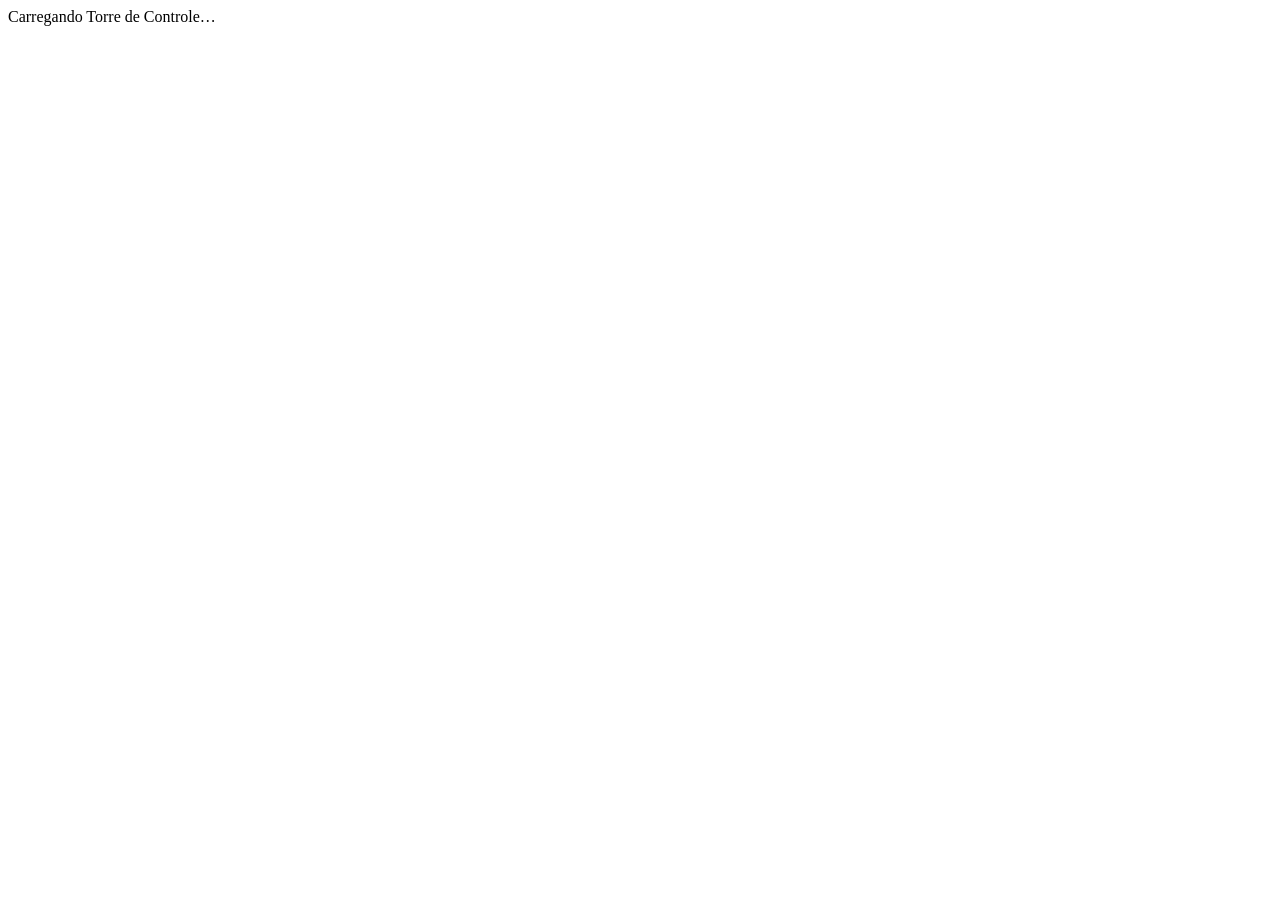
==== index.html @ 012520e5 "Add files via upload" ====
<!DOCTYPE html>
<html lang="pt-BR">
<head>
  <meta charset="UTF-8" />
  <meta name="viewport" content="width=device-width, initial-scale=1.0" />
  <title>Torre de Controle · Entrega Técnica Belcar</title>
  <link rel="stylesheet" href="assets/styles.css" />
</head>
<body>
  <div id="app">
    <div class="boot">Carregando Torre de Controle…</div>
  </div>

  <!-- Overlay para modais e painel do veículo -->
  <div id="overlay" class="overlay" hidden>
    <div id="overlay-card" class="overlay-card" role="dialog" aria-modal="true"></div>
  </div>

  <!-- Toast de avisos -->
  <div id="toast" class="toast" hidden></div>

  <!-- Ordem de carregamento: modelo de dados primeiro, depois a aplicação -->
  <script src="assets/data.js"></script>
  <script src="assets/app.js"></script>
</body>
</html>
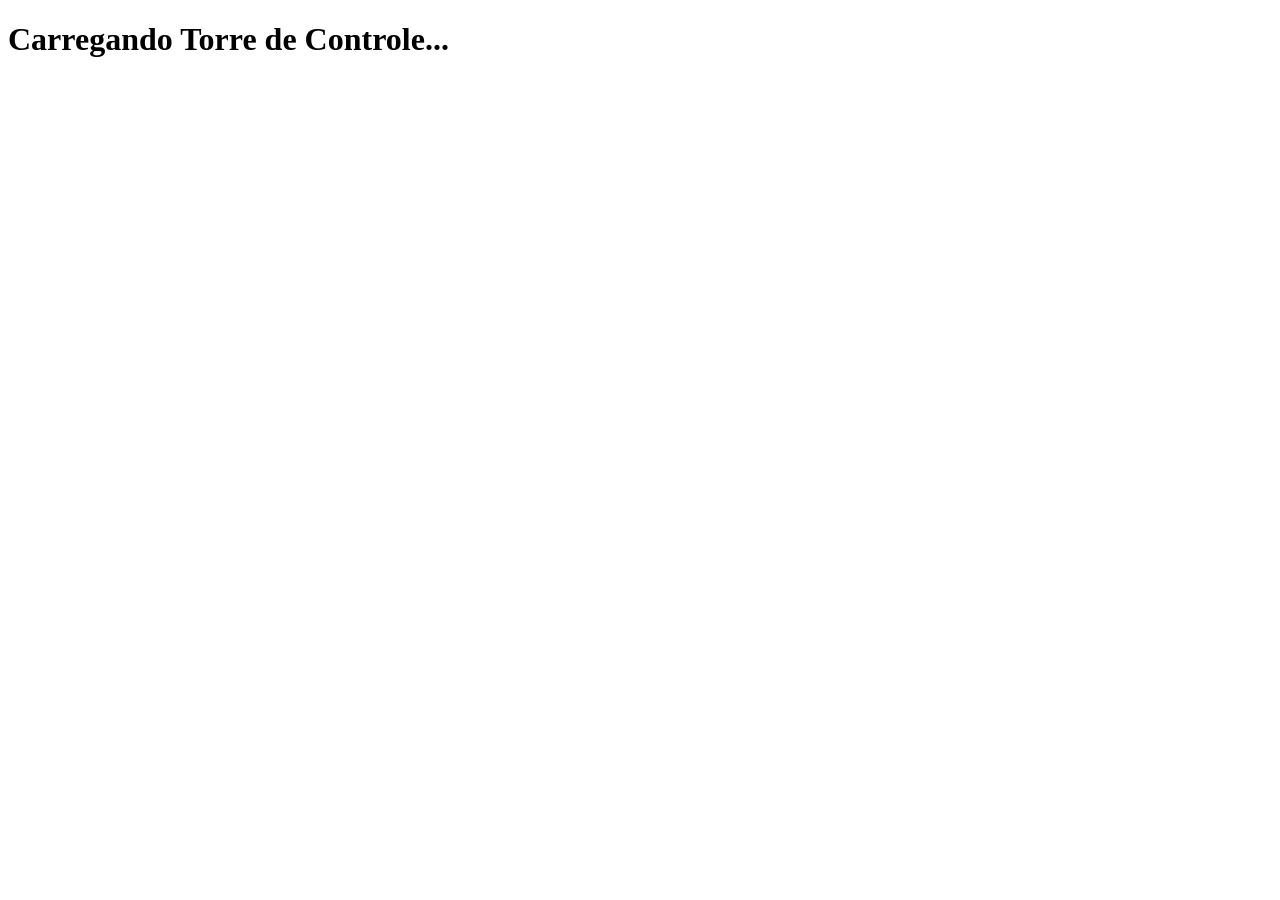
==== commit 20adeaa8: "Update index.html" ====
--- a/index.html
+++ b/index.html
@@ -1,26 +1,23 @@
 <!DOCTYPE html>
 <html lang="pt-BR">
 <head>
-  <meta charset="UTF-8" />
-  <meta name="viewport" content="width=device-width, initial-scale=1.0" />
-  <title>Torre de Controle · Entrega Técnica Belcar</title>
-  <link rel="stylesheet" href="assets/styles.css" />
+    <meta charset="UTF-8">
+    <meta name="viewport" content="width=device-width, initial-scale=1.0">
+    <title>Torre de Controle</title>
+
+    <!-- CSS -->
+    <link rel="stylesheet" href="assets/styles.css">
+    <link rel="stylesheet" href="assets/mobile.css">
 </head>
+
 <body>
-  <div id="app">
-    <div class="boot">Carregando Torre de Controle…</div>
-  </div>
+    <div id="app">
+        <h1>Carregando Torre de Controle...</h1>
+    </div>
 
-  <!-- Overlay para modais e painel do veículo -->
-  <div id="overlay" class="overlay" hidden>
-    <div id="overlay-card" class="overlay-card" role="dialog" aria-modal="true"></div>
-  </div>
-
-  <!-- Toast de avisos -->
-  <div id="toast" class="toast" hidden></div>
-
-  <!-- Ordem de carregamento: modelo de dados primeiro, depois a aplicação -->
-  <script src="assets/data.js"></script>
-  <script src="assets/app.js"></script>
+    <!-- JS -->
+    <script src="assets/data.js"></script>
+    <script src="assets/app.js"></script>
+    <script src="assets/mobile.js"></script>
 </body>
 </html>
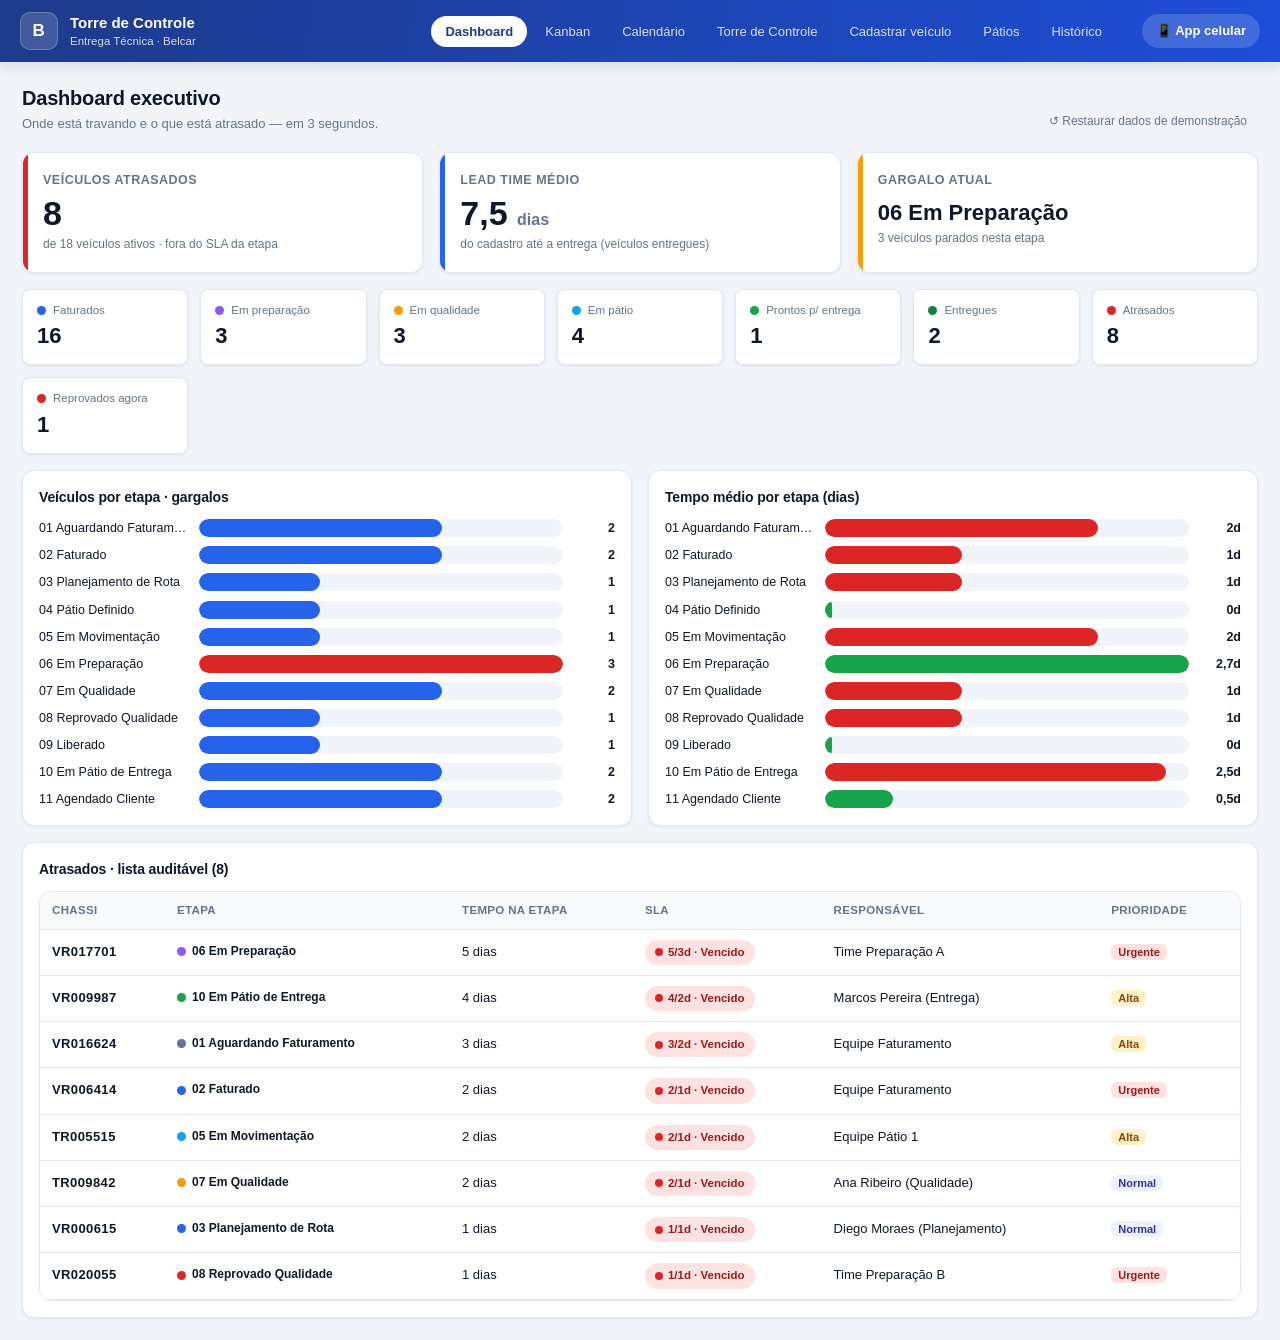
==== commit 312e750a: "Deploy Torre Belcar" ====
--- a/index.html
+++ b/index.html
@@ -1,23 +1,26 @@
 <!DOCTYPE html>
 <html lang="pt-BR">
 <head>
-    <meta charset="UTF-8">
-    <meta name="viewport" content="width=device-width, initial-scale=1.0">
-    <title>Torre de Controle</title>
+  <meta charset="UTF-8" />
+  <meta name="viewport" content="width=device-width, initial-scale=1.0" />
+  <title>Torre de Controle · Entrega Técnica Belcar</title>
+  <link rel="stylesheet" href="assets/styles.css" />
+</head>
+<body>
+  <div id="app">
+    <div class="boot">Carregando Torre de Controle…</div>
+  </div>
 
-    <!-- CSS -->
-    <link rel="stylesheet" href="assets/styles.css">
-    <link rel="stylesheet" href="assets/mobile.css">
-</head>
+  <!-- Overlay para modais e painel do veículo -->
+  <div id="overlay" class="overlay" hidden>
+    <div id="overlay-card" class="overlay-card" role="dialog" aria-modal="true"></div>
+  </div>
 
-<body>
-    <div id="app">
-        <h1>Carregando Torre de Controle...</h1>
-    </div>
+  <!-- Toast de avisos -->
+  <div id="toast" class="toast" hidden></div>
 
-    <!-- JS -->
-    <script src="assets/data.js"></script>
-    <script src="assets/app.js"></script>
-    <script src="assets/mobile.js"></script>
+  <!-- Ordem de carregamento: modelo de dados primeiro, depois a aplicação -->
+  <script src="assets/data.js"></script>
+  <script src="assets/app.js"></script>
 </body>
 </html>
--- a/assets/styles.css
+++ b/assets/styles.css
@@ -0,0 +1,399 @@
+/* ============================================================
+   Torre de Controle · Entrega Técnica Belcar
+   Identidade visual corporativa Belcar
+   ============================================================ */
+
+:root {
+  /* Cores de marca */
+  --brand:      #1e3a8a;  /* azul escuro, header e marca */
+  --brand-2:    #1d4ed8;
+  --flow:       #2563eb;  /* azul médio, fluxo normal */
+  --warn:       #f59e0b;  /* amarelo, atenção */
+  --ok:         #16a34a;  /* verde, concluído / no prazo */
+  --danger:     #dc2626;  /* vermelho, atraso / bloqueio / reprovação */
+  --surface:    #ffffff;
+  --bg:         #f1f5f9;  /* cinza claro de fundo */
+  --ink:        #0f172a;  /* texto principal */
+  --muted:      #64748b;  /* texto secundário */
+  --line:       #e2e8f0;
+  --line-2:     #cbd5e1;
+
+  --radius:     12px;
+  --radius-sm:  8px;
+  --shadow:     0 1px 3px rgba(15,23,42,.08);
+  --shadow-md:  0 4px 16px rgba(15,23,42,.12);
+  --shadow-lg:  0 12px 40px rgba(15,23,42,.22);
+
+  --header-h:   62px;
+}
+
+* { box-sizing: border-box; }
+
+html, body {
+  margin: 0;
+  padding: 0;
+  background: var(--bg);
+  color: var(--ink);
+  font-family: 'Inter', -apple-system, BlinkMacSystemFont, 'Segoe UI', Roboto, Arial, sans-serif;
+  font-size: 14px;
+  line-height: 1.45;
+  -webkit-font-smoothing: antialiased;
+}
+
+h1, h2, h3, h4 { margin: 0; font-weight: 600; letter-spacing: -0.01em; }
+button { font-family: inherit; }
+
+.boot {
+  display: grid;
+  place-items: center;
+  min-height: 100vh;
+  color: var(--muted);
+  font-size: 15px;
+}
+
+/* ---------------- Layout ---------------- */
+.app-shell { min-height: 100vh; }
+
+.topbar {
+  position: sticky;
+  top: 0;
+  z-index: 40;
+  height: var(--header-h);
+  display: flex;
+  align-items: center;
+  gap: 18px;
+  padding: 0 20px;
+  background: linear-gradient(95deg, var(--brand), var(--brand-2));
+  color: #fff;
+  box-shadow: var(--shadow-md);
+}
+.brand { display: flex; align-items: center; gap: 12px; min-width: 0; }
+.brand-mark {
+  width: 38px; height: 38px; border-radius: 10px;
+  background: rgba(255,255,255,.16);
+  display: grid; place-items: center;
+  font-weight: 700; font-size: 17px; letter-spacing: .5px;
+  border: 1px solid rgba(255,255,255,.22);
+}
+.brand-text { line-height: 1.15; }
+.brand-text strong { display: block; font-size: 15px; }
+.brand-text span { font-size: 11.5px; opacity: .8; }
+
+.nav { display: flex; gap: 4px; margin-left: auto; flex-wrap: wrap; }
+.nav button {
+  border: 0; background: transparent; color: rgba(255,255,255,.82);
+  padding: 8px 14px; border-radius: 999px; cursor: pointer;
+  font-size: 13px; font-weight: 500; transition: background .15s, color .15s;
+  display: inline-flex; align-items: center; gap: 7px;
+}
+.nav button:hover { background: rgba(255,255,255,.12); color: #fff; }
+.nav button.active { background: #fff; color: var(--brand); font-weight: 600; }
+
+.content { padding: 22px; max-width: 1500px; margin: 0 auto; }
+.page-head { display: flex; align-items: flex-end; justify-content: space-between; gap: 16px; margin-bottom: 18px; flex-wrap: wrap; }
+.page-head h2 { font-size: 20px; }
+.page-head p { margin: 2px 0 0; color: var(--muted); font-size: 13px; }
+
+/* ---------------- Botões ---------------- */
+.btn {
+  display: inline-flex; align-items: center; gap: 7px;
+  border: 1px solid var(--line-2); background: var(--surface); color: var(--ink);
+  padding: 8px 14px; border-radius: var(--radius-sm); cursor: pointer;
+  font-size: 13px; font-weight: 500; transition: all .15s; white-space: nowrap;
+}
+.btn:hover { border-color: var(--flow); color: var(--flow); }
+.btn.primary { background: var(--flow); border-color: var(--flow); color: #fff; }
+.btn.primary:hover { background: var(--brand-2); border-color: var(--brand-2); color: #fff; }
+.btn.ok { background: var(--ok); border-color: var(--ok); color: #fff; }
+.btn.ok:hover { filter: brightness(.95); color: #fff; }
+.btn.danger { background: var(--danger); border-color: var(--danger); color: #fff; }
+.btn.danger:hover { filter: brightness(.95); color: #fff; }
+.btn.ghost { border-color: transparent; background: transparent; color: var(--muted); }
+.btn.ghost:hover { background: var(--bg); color: var(--ink); }
+.btn.sm { padding: 5px 10px; font-size: 12px; }
+.btn:disabled { opacity: .5; cursor: not-allowed; }
+
+/* ---------------- Cards / KPIs ---------------- */
+.card {
+  background: var(--surface); border: 1px solid var(--line);
+  border-radius: var(--radius); box-shadow: var(--shadow); padding: 16px;
+}
+.card h3 { font-size: 14px; margin-bottom: 12px; }
+
+.kpi-row { display: grid; grid-template-columns: repeat(3, 1fr); gap: 16px; margin-bottom: 16px; }
+.kpi-big {
+  background: var(--surface); border: 1px solid var(--line); border-radius: var(--radius);
+  box-shadow: var(--shadow); padding: 18px 20px; position: relative; overflow: hidden;
+}
+.kpi-big::before { content: ""; position: absolute; left: 0; top: 0; bottom: 0; width: 5px; background: var(--flow); }
+.kpi-big.is-danger::before { background: var(--danger); }
+.kpi-big.is-warn::before { background: var(--warn); }
+.kpi-big .kpi-label { color: var(--muted); font-size: 12.5px; text-transform: uppercase; letter-spacing: .04em; font-weight: 600; }
+.kpi-big .kpi-value { font-size: 34px; font-weight: 700; line-height: 1.1; margin-top: 6px; }
+.kpi-big .kpi-sub { color: var(--muted); font-size: 12px; margin-top: 4px; }
+
+.mini-row { display: grid; grid-template-columns: repeat(auto-fill, minmax(150px, 1fr)); gap: 12px; margin-bottom: 16px; }
+.mini {
+  background: var(--surface); border: 1px solid var(--line); border-radius: var(--radius-sm);
+  box-shadow: var(--shadow); padding: 12px 14px;
+}
+.mini .mini-top { display: flex; align-items: center; gap: 7px; }
+.mini .dot { width: 9px; height: 9px; border-radius: 50%; flex: none; }
+.mini .mini-label { font-size: 11.5px; color: var(--muted); font-weight: 500; }
+.mini .mini-value { font-size: 22px; font-weight: 700; margin-top: 2px; }
+
+.grid-2 { display: grid; grid-template-columns: 1fr 1fr; gap: 16px; }
+.grid-2 > * { min-width: 0; }
+
+/* ---------------- Gráfico de barras (hand-rolled) ---------------- */
+.bars { display: flex; flex-direction: column; gap: 9px; }
+.bar-row { display: grid; grid-template-columns: 150px 1fr 42px; align-items: center; gap: 10px; }
+.bar-row .bar-label { font-size: 12.5px; color: var(--ink); white-space: nowrap; overflow: hidden; text-overflow: ellipsis; }
+.bar-track { background: var(--bg); border-radius: 999px; height: 18px; overflow: hidden; }
+.bar-fill { height: 100%; border-radius: 999px; background: var(--flow); transition: width .4s ease; min-width: 2px; }
+.bar-row .bar-val { font-size: 12.5px; font-weight: 600; text-align: right; }
+
+/* ---------------- Tabelas ---------------- */
+.table-wrap { overflow-x: auto; border: 1px solid var(--line); border-radius: var(--radius); background: var(--surface); box-shadow: var(--shadow); }
+table.data { width: 100%; border-collapse: collapse; font-size: 13px; }
+table.data th, table.data td { padding: 10px 12px; text-align: left; border-bottom: 1px solid var(--line); white-space: nowrap; }
+table.data th { background: #f8fafc; color: var(--muted); font-weight: 600; font-size: 11.5px; text-transform: uppercase; letter-spacing: .03em; position: sticky; top: 0; }
+table.data tbody tr { cursor: pointer; transition: background .12s; }
+table.data tbody tr:hover { background: #f8fafc; }
+table.data .chassi { font-weight: 700; letter-spacing: .03em; }
+.empty-row td { text-align: center; color: var(--muted); padding: 30px; cursor: default; }
+
+/* ---------------- Badges / semáforo ---------------- */
+.badge {
+  display: inline-flex; align-items: center; gap: 5px;
+  padding: 3px 9px; border-radius: 999px; font-size: 11.5px; font-weight: 600;
+  border: 1px solid transparent; line-height: 1.5;
+}
+.badge .dot { width: 8px; height: 8px; border-radius: 50%; flex: none; }
+.sla-ok    { background: #dcfce7; color: #166534; }
+.sla-warn  { background: #fef3c7; color: #92400e; }
+.sla-late  { background: #fee2e2; color: #991b1b; }
+.sla-none  { background: #f1f5f9; color: #475569; }
+.sla-ok .dot    { background: var(--ok); }
+.sla-warn .dot  { background: var(--warn); }
+.sla-late .dot  { background: var(--danger); }
+.sla-none .dot  { background: var(--muted); }
+
+.prio { font-size: 11px; font-weight: 700; padding: 2px 7px; border-radius: 6px; }
+.prio-Normal  { background: #eef2ff; color: #3730a3; }
+.prio-Alta    { background: #fef3c7; color: #92400e; }
+.prio-Urgente { background: #fee2e2; color: #991b1b; }
+
+.stage-tag { display: inline-flex; align-items: center; gap: 6px; font-size: 12px; font-weight: 600; }
+.stage-tag .dot { width: 9px; height: 9px; border-radius: 50%; flex: none; }
+
+/* ---------------- Filtros ---------------- */
+.filters { display: flex; flex-wrap: wrap; gap: 10px; margin-bottom: 16px; align-items: center; }
+.field { display: flex; flex-direction: column; gap: 4px; }
+.field label { font-size: 11px; color: var(--muted); font-weight: 600; }
+input, select, textarea {
+  font-family: inherit; font-size: 13px; color: var(--ink);
+  border: 1px solid var(--line-2); border-radius: var(--radius-sm);
+  padding: 8px 10px; background: var(--surface); outline: none; transition: border-color .15s, box-shadow .15s;
+}
+input:focus, select:focus, textarea:focus { border-color: var(--flow); box-shadow: 0 0 0 3px rgba(37,99,235,.12); }
+.search { min-width: 240px; }
+.search input { width: 100%; }
+textarea { resize: vertical; min-height: 70px; }
+
+/* ---------------- Kanban ---------------- */
+.kanban { display: flex; gap: 14px; overflow-x: auto; padding-bottom: 14px; align-items: flex-start; }
+.kan-col {
+  flex: 0 0 270px; background: #eef2f7; border: 1px solid var(--line);
+  border-radius: var(--radius); display: flex; flex-direction: column; max-height: calc(100vh - 230px);
+}
+.kan-head { padding: 11px 13px; display: flex; align-items: center; gap: 8px; border-bottom: 1px solid var(--line); position: sticky; top: 0; }
+.kan-head .dot { width: 10px; height: 10px; border-radius: 50%; flex: none; }
+.kan-head .kan-title { font-size: 12.5px; font-weight: 700; flex: 1; }
+.kan-head .kan-count { background: var(--surface); border: 1px solid var(--line-2); border-radius: 999px; font-size: 11px; font-weight: 700; padding: 1px 8px; color: var(--muted); }
+.kan-body { padding: 10px; display: flex; flex-direction: column; gap: 10px; overflow-y: auto; }
+.kan-empty { color: var(--muted); font-size: 12px; text-align: center; padding: 14px 0; }
+
+.vcard {
+  background: var(--surface); border: 1px solid var(--line); border-left: 4px solid var(--flow);
+  border-radius: var(--radius-sm); padding: 11px 12px; box-shadow: var(--shadow); cursor: pointer;
+  transition: box-shadow .15s, transform .05s;
+}
+.vcard:hover { box-shadow: var(--shadow-md); }
+.vcard:active { transform: translateY(1px); }
+.vcard.is-late  { border-left-color: var(--danger); }
+.vcard.is-warn  { border-left-color: var(--warn); }
+.vcard.is-ok    { border-left-color: var(--ok); }
+.vcard .vc-top { display: flex; justify-content: space-between; align-items: center; gap: 8px; }
+.vcard .vc-chassi { font-weight: 700; font-size: 13px; letter-spacing: .03em; }
+.vcard .vc-line { font-size: 12px; color: var(--muted); margin-top: 4px; white-space: nowrap; overflow: hidden; text-overflow: ellipsis; }
+.vcard .vc-foot { display: flex; align-items: center; justify-content: space-between; gap: 8px; margin-top: 9px; }
+.vcard .vc-resp { font-size: 11.5px; color: var(--ink); display: inline-flex; align-items: center; gap: 5px; overflow: hidden; }
+.vcard .vc-resp.missing { color: var(--danger); font-weight: 600; }
+.flag { display: inline-flex; align-items: center; gap: 4px; font-size: 10.5px; font-weight: 700; color: var(--danger); }
+
+/* ---------------- Overlay / Modal / Drawer ---------------- */
+.overlay {
+  position: fixed; inset: 0; background: rgba(15,23,42,.5);
+  display: flex; justify-content: flex-end; z-index: 60; backdrop-filter: blur(1px);
+}
+.overlay[hidden] { display: none; }
+.overlay.center { justify-content: center; align-items: center; }
+.overlay-card {
+  background: var(--surface); height: 100%; width: min(560px, 100%);
+  box-shadow: var(--shadow-lg); overflow-y: auto; animation: slidein .2s ease;
+}
+.overlay.center .overlay-card { height: auto; max-height: 90vh; width: min(520px, 92vw); border-radius: var(--radius); animation: pop .15s ease; }
+@keyframes slidein { from { transform: translateX(28px); opacity: .6; } to { transform: none; opacity: 1; } }
+@keyframes pop { from { transform: scale(.97); opacity: .6; } to { transform: none; opacity: 1; } }
+
+.drawer-head { position: sticky; top: 0; background: var(--brand); color: #fff; padding: 16px 20px; display: flex; justify-content: space-between; align-items: flex-start; gap: 12px; }
+.drawer-head .dh-chassi { font-size: 20px; font-weight: 700; letter-spacing: .04em; }
+.drawer-head .dh-sub { font-size: 12.5px; opacity: .85; margin-top: 2px; }
+.x-btn { border: 0; background: rgba(255,255,255,.16); color: #fff; width: 30px; height: 30px; border-radius: 8px; cursor: pointer; font-size: 16px; line-height: 1; flex: none; }
+.x-btn:hover { background: rgba(255,255,255,.28); }
+
+.drawer-body { padding: 18px 20px; }
+.kv { display: grid; grid-template-columns: 1fr 1fr; gap: 12px 18px; margin-bottom: 16px; }
+.kv .k { font-size: 11px; color: var(--muted); font-weight: 600; text-transform: uppercase; letter-spacing: .03em; }
+.kv .v { font-size: 13.5px; margin-top: 2px; }
+.section-title { font-size: 12px; font-weight: 700; text-transform: uppercase; letter-spacing: .04em; color: var(--muted); margin: 18px 0 10px; padding-bottom: 6px; border-bottom: 1px solid var(--line); }
+
+.actions-bar { display: flex; flex-wrap: wrap; gap: 10px; margin: 4px 0 6px; }
+
+.timeline { position: relative; padding-left: 22px; }
+.timeline::before { content: ""; position: absolute; left: 6px; top: 4px; bottom: 4px; width: 2px; background: var(--line); }
+.tl-item { position: relative; padding-bottom: 16px; }
+.tl-item::before { content: ""; position: absolute; left: -19px; top: 3px; width: 11px; height: 11px; border-radius: 50%; background: var(--flow); border: 2px solid #fff; box-shadow: 0 0 0 1px var(--line-2); }
+.tl-item.reprovado::before { background: var(--danger); }
+.tl-when { font-size: 11px; color: var(--muted); }
+.tl-what { font-size: 13px; margin-top: 1px; }
+.tl-who { font-size: 12px; color: var(--muted); }
+.tl-note { font-size: 12px; color: var(--ink); background: var(--bg); border-radius: 8px; padding: 6px 9px; margin-top: 5px; }
+
+/* ---------------- Form ---------------- */
+.form-grid { display: grid; grid-template-columns: 1fr 1fr; gap: 14px; }
+.form-grid .full { grid-column: 1 / -1; }
+.form-field { display: flex; flex-direction: column; gap: 5px; }
+.form-field label { font-size: 12px; font-weight: 600; }
+.form-field label .req { color: var(--danger); }
+.form-field input, .form-field select, .form-field textarea { width: 100%; }
+.form-err { color: var(--danger); font-size: 11.5px; }
+.form-foot { display: flex; justify-content: flex-end; gap: 10px; margin-top: 18px; }
+
+.banner { border-radius: var(--radius-sm); padding: 11px 14px; font-size: 13px; display: flex; gap: 9px; align-items: flex-start; margin-bottom: 14px; }
+.banner.warn { background: #fef3c7; color: #92400e; border: 1px solid #fcd34d; }
+.banner.info { background: #eff6ff; color: #1e40af; border: 1px solid #bfdbfe; }
+
+/* ---------------- Toast ---------------- */
+.toast {
+  position: fixed; bottom: 22px; left: 50%; transform: translateX(-50%);
+  background: var(--ink); color: #fff; padding: 11px 18px; border-radius: 10px;
+  box-shadow: var(--shadow-lg); font-size: 13px; z-index: 80; max-width: 90vw;
+  animation: pop .15s ease;
+}
+.toast.danger { background: var(--danger); }
+.toast.ok { background: var(--ok); }
+
+/* ---------------- Pátios ---------------- */
+.yard-grid { display: grid; grid-template-columns: repeat(auto-fill, minmax(240px, 1fr)); gap: 14px; }
+.yard { background: var(--surface); border: 1px solid var(--line); border-radius: var(--radius); box-shadow: var(--shadow); padding: 15px; }
+.yard h4 { font-size: 14px; }
+.yard .yard-sub { font-size: 12px; color: var(--muted); margin: 2px 0 12px; }
+.gauge { height: 10px; border-radius: 999px; background: var(--bg); overflow: hidden; }
+.gauge > span { display: block; height: 100%; background: var(--flow); }
+.gauge.full > span { background: var(--danger); }
+.gauge.high > span { background: var(--warn); }
+.yard-nums { display: flex; justify-content: space-between; font-size: 12px; margin-top: 8px; color: var(--muted); }
+.yard-nums b { color: var(--ink); }
+
+/* ---------------- Calendário ---------------- */
+.cal-toolbar { display: flex; align-items: center; gap: 12px; flex-wrap: wrap; margin-bottom: 14px; }
+.segmented { display: inline-flex; background: var(--bg); border: 1px solid var(--line); border-radius: 999px; padding: 3px; gap: 2px; }
+.segmented button { border: 0; background: transparent; color: var(--muted); padding: 6px 14px; border-radius: 999px; cursor: pointer; font-size: 13px; font-weight: 600; }
+.segmented button.active { background: var(--surface); color: var(--brand); box-shadow: var(--shadow); }
+.cal-nav { display: inline-flex; align-items: center; gap: 6px; }
+.cal-nav .cal-period { font-size: 15px; font-weight: 700; min-width: 170px; text-align: center; }
+.cal-spacer { flex: 1; }
+
+/* legenda de cores */
+.cal-legend { display: flex; gap: 14px; flex-wrap: wrap; font-size: 11.5px; color: var(--muted); margin-bottom: 12px; }
+.cal-legend span { display: inline-flex; align-items: center; gap: 5px; }
+.cal-legend i { width: 10px; height: 10px; border-radius: 3px; display: inline-block; }
+
+/* cores por situação do evento */
+.lvl-scheduled { --c: var(--flow);   --cbg: #eff6ff; --ct: #1e40af; }
+.lvl-done      { --c: var(--ok);     --cbg: #dcfce7; --ct: #166534; }
+.lvl-warn      { --c: var(--warn);   --cbg: #fef3c7; --ct: #92400e; }
+.lvl-late      { --c: var(--danger); --cbg: #fee2e2; --ct: #991b1b; }
+.lvl-cancelled { --c: var(--muted);  --cbg: #f1f5f9; --ct: #475569; }
+
+/* grade mensal */
+.month-grid { display: grid; grid-template-columns: repeat(7, 1fr); gap: 1px; background: var(--line); border: 1px solid var(--line); border-radius: var(--radius); overflow: hidden; }
+.month-dow { background: #f8fafc; text-align: center; font-size: 11px; font-weight: 700; color: var(--muted); padding: 8px 0; text-transform: uppercase; letter-spacing: .03em; }
+.month-cell { background: var(--surface); min-height: 116px; padding: 6px; display: flex; flex-direction: column; gap: 4px; }
+.month-cell.out { background: #fafbfc; }
+.month-cell.today { box-shadow: inset 0 0 0 2px var(--flow); }
+.month-cell .daynum { font-size: 12px; font-weight: 700; color: var(--ink); align-self: flex-start; padding: 1px 6px; border-radius: 6px; }
+.month-cell.today .daynum { background: var(--flow); color: #fff; }
+.month-cell.out .daynum { color: var(--line-2); }
+
+.chip {
+  border-left: 3px solid var(--c); background: var(--cbg); color: var(--ct);
+  border-radius: 6px; padding: 3px 6px; font-size: 11px; cursor: pointer; line-height: 1.25;
+  display: block; white-space: nowrap; overflow: hidden; text-overflow: ellipsis;
+}
+.chip:hover { filter: brightness(.97); }
+.chip b { font-weight: 700; }
+.chip .chip-sub { color: var(--muted); }
+.more-chip { font-size: 10.5px; color: var(--flow); cursor: pointer; font-weight: 600; padding: 1px 4px; }
+
+/* visão semanal */
+.week-grid { display: grid; grid-template-columns: repeat(6, 1fr); gap: 10px; align-items: start; }
+.week-col { background: #eef2f7; border: 1px solid var(--line); border-radius: var(--radius); min-height: 200px; }
+.week-col .wc-head { padding: 9px 11px; border-bottom: 1px solid var(--line); font-size: 12px; font-weight: 700; display: flex; justify-content: space-between; align-items: center; }
+.week-col .wc-head.today { color: var(--flow); }
+.week-col .wc-body { padding: 9px; display: flex; flex-direction: column; gap: 8px; }
+.evcard {
+  background: var(--surface); border: 1px solid var(--line); border-left: 4px solid var(--c);
+  border-radius: var(--radius-sm); padding: 9px 10px; cursor: pointer; box-shadow: var(--shadow);
+}
+.evcard:hover { box-shadow: var(--shadow-md); }
+.evcard .ev-top { display: flex; justify-content: space-between; gap: 6px; align-items: center; }
+.evcard .ev-chassi { font-weight: 700; font-size: 12.5px; }
+.evcard .ev-etapa { font-size: 11.5px; color: var(--ct); font-weight: 600; margin-top: 2px; }
+.evcard .ev-meta { font-size: 11px; color: var(--muted); margin-top: 3px; display: flex; justify-content: space-between; gap: 6px; }
+.ev-status { font-size: 10.5px; font-weight: 700; padding: 2px 7px; border-radius: 999px; background: var(--cbg); color: var(--ct); }
+.wc-empty { color: var(--muted); font-size: 11.5px; text-align: center; padding: 10px 0; }
+
+/* logs n8n / e-mail */
+.log-list { display: flex; flex-direction: column; gap: 8px; max-height: 320px; overflow-y: auto; }
+.log-item { border: 1px solid var(--line); border-radius: var(--radius-sm); padding: 9px 11px; font-size: 12px; }
+.log-item .log-ev { font-weight: 700; color: var(--brand); font-family: ui-monospace, monospace; font-size: 11.5px; }
+.log-item .log-when { color: var(--muted); font-size: 11px; float: right; }
+.log-item pre { background: var(--bg); border-radius: 6px; padding: 8px; margin: 6px 0 0; font-size: 11px; overflow-x: auto; white-space: pre-wrap; }
+.tabs { display: flex; gap: 6px; margin-bottom: 12px; }
+.tabs button { border: 1px solid var(--line-2); background: var(--surface); padding: 6px 12px; border-radius: 999px; font-size: 12px; font-weight: 600; cursor: pointer; color: var(--muted); }
+.tabs button.active { background: var(--brand); color: #fff; border-color: var(--brand); }
+
+/* ---------------- Responsivo ---------------- */
+@media (max-width: 880px) {
+  .kpi-row { grid-template-columns: 1fr; }
+  .grid-2 { grid-template-columns: 1fr; }
+  .form-grid { grid-template-columns: 1fr; }
+  .bar-row { grid-template-columns: 110px 1fr 36px; }
+  .nav { gap: 2px; }
+  .nav button { padding: 7px 10px; }
+  .brand-text span { display: none; }
+}
+@media (max-width: 880px) {
+  .week-grid { grid-template-columns: 1fr 1fr; }
+}
+@media (max-width: 600px) {
+  .content { padding: 14px; }
+  .topbar { gap: 10px; padding: 0 12px; overflow-x: auto; }
+  .nav button .nav-ico { display: inline; }
+  .week-grid { grid-template-columns: 1fr; }
+  .month-cell { min-height: 84px; }
+  .month-grid { font-size: 11px; }
+}
